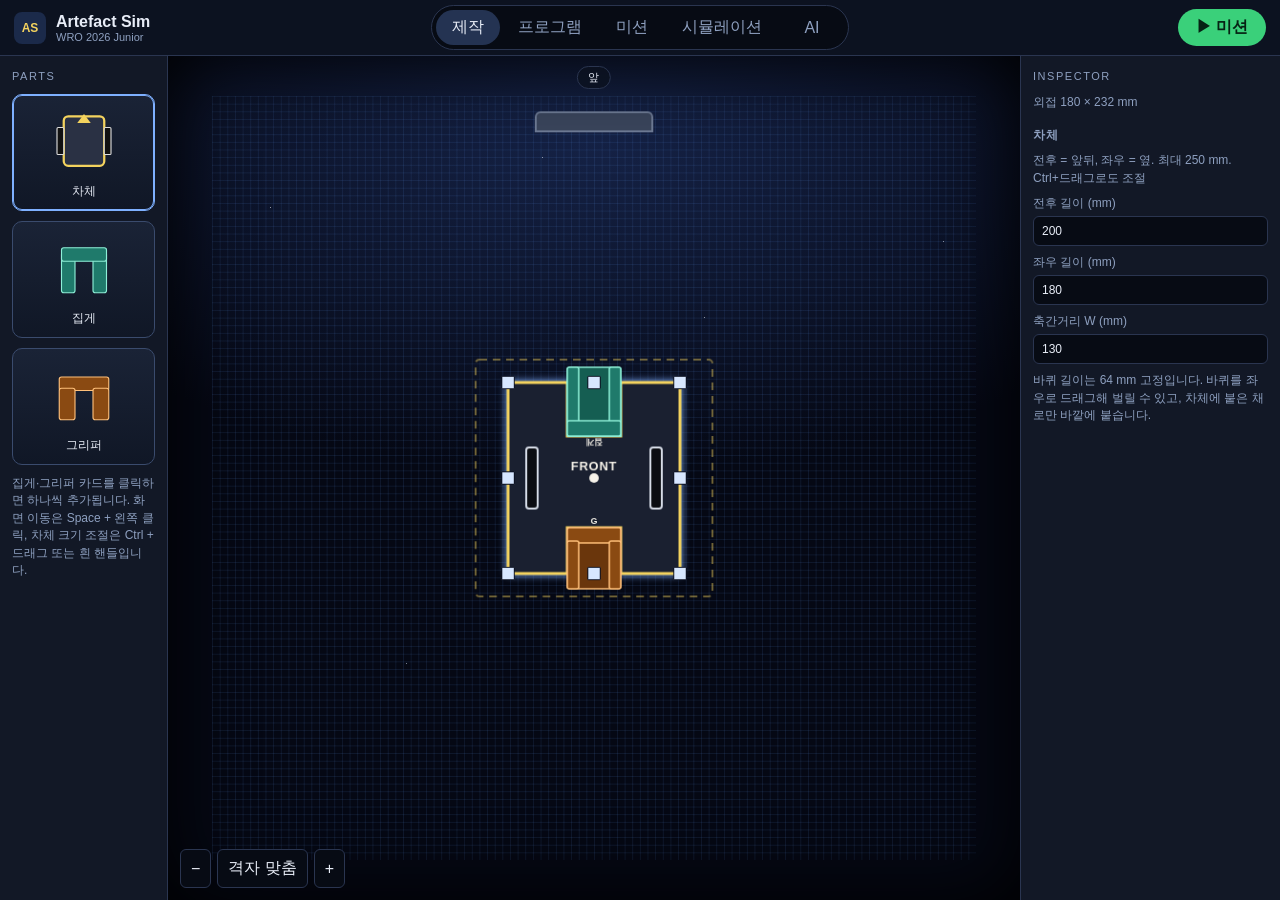
==== ArtefactSim/index.html @ 867f6bc7 "Add files via upload" ====
<!DOCTYPE html>
<html lang="ko">
  <head>
    <meta charset="UTF-8" />
    <meta name="viewport" content="width=device-width, initial-scale=1" />
    <title>WRO 2026 Junior — Artefact Sim</title>
    <link rel="stylesheet" href="style.css" />
  </head>
  <body>
    <header class="topbar">
      <div class="brand">
        <span class="brand-mark">AS</span>
        <div>
          <strong>Artefact Sim</strong>
          <small>WRO 2026 Junior</small>
        </div>
      </div>
      <nav class="tabs" role="tablist">
        <button type="button" id="tab-hangar" data-tab="hangar" aria-selected="true">제작</button>
        <button type="button" id="tab-program" data-tab="program" aria-selected="false">프로그램</button>
        <button type="button" id="tab-mission" data-tab="mission" aria-selected="false">미션</button>
        <button type="button" id="tab-sim" data-tab="sim" aria-selected="false">시뮬레이션</button>
        <button type="button" id="tab-ai" data-tab="ai" aria-selected="false">AI</button>
      </nav>
      <div class="top-actions">
        <button type="button" id="btn-to-start" class="to-start" title="로봇만 시작 포즈로 옮깁니다">시작위치로 이동</button>
        <button type="button" id="btn-launch" class="launch" title="미션 필드로">▶ 미션</button>
      </div>
    </header>

    <section class="screen hangar-screen" id="screen-hangar">
      <aside class="parts-dock">
        <p class="dock-title">Parts</p>
        <button type="button" class="part-card" data-part="chassis" id="part-chassis">
          <svg viewBox="0 0 64 64" aria-hidden="true">
            <rect x="14" y="10" width="36" height="44" rx="4" fill="#2a3144" stroke="#f4d35e" stroke-width="2" />
            <rect x="8" y="20" width="6" height="24" rx="1" fill="#111" stroke="#ddd" />
            <rect x="50" y="20" width="6" height="24" rx="1" fill="#111" stroke="#ddd" />
            <polygon points="32,8 26,16 38,16" fill="#f4d35e" />
          </svg>
          <span>차체</span>
        </button>
        <button type="button" class="part-card" data-part="clamp" id="part-clamp">
          <svg viewBox="0 0 64 64" aria-hidden="true">
            <rect x="12" y="18" width="12" height="36" rx="2" fill="#1f7a6b" stroke="#8ef0d8" />
            <rect x="40" y="18" width="12" height="36" rx="2" fill="#1f7a6b" stroke="#8ef0d8" />
            <rect x="12" y="14" width="40" height="12" rx="2" fill="#1f7a6b" stroke="#8ef0d8" />
          </svg>
          <span>집게</span>
        </button>
        <button type="button" class="part-card" data-part="gripper" id="part-gripper">
          <svg viewBox="0 0 64 64" aria-hidden="true">
            <rect x="10" y="16" width="44" height="12" rx="2" fill="#8a4a12" stroke="#ffc07a" />
            <rect x="10" y="26" width="14" height="28" rx="2" fill="#8a4a12" stroke="#ffc07a" />
            <rect x="40" y="26" width="14" height="28" rx="2" fill="#8a4a12" stroke="#ffc07a" />
          </svg>
          <span>그리퍼</span>
        </button>
        <p class="dock-hint">집게·그리퍼 카드를 클릭하면 하나씩 추가됩니다. 화면 이동은 Space + 왼쪽 클릭, 차체 크기 조절은 Ctrl + 드래그 또는 흰 핸들입니다.</p>
      </aside>

      <div class="hangar" id="hangar">
        <div class="hangar-vignette"></div>
        <div class="hangar-world" id="hangar-world">
          <div class="hangar-pad"></div>
          <div class="robot hangar-robot" id="hangar-robot" aria-label="제작 중인 로봇">
            <div id="hangar-paint"></div>
            <div class="handles" id="handles" hidden>
              <button type="button" data-h="nw"></button>
              <button type="button" data-h="n"></button>
              <button type="button" data-h="ne"></button>
              <button type="button" data-h="w"></button>
              <button type="button" data-h="e"></button>
              <button type="button" data-h="sw"></button>
              <button type="button" data-h="s"></button>
              <button type="button" data-h="se"></button>
            </div>
          </div>
        </div>
        <div class="hangar-tools">
          <button type="button" id="hangar-zoom-out">−</button>
          <button type="button" id="hangar-fit">격자 맞춤</button>
          <button type="button" id="hangar-zoom-in">+</button>
        </div>
        <p class="hangar-compass">앞</p>
      </div>

      <aside class="inspector" id="inspector">
        <p class="dock-title">Inspector</p>
        <p class="meta" id="bbox-label">외접 크기 —</p>

        <div class="inspect-block" id="inspect-chassis">
          <h2>차체</h2>
          <p class="hint">전후 = 앞뒤, 좌우 = 옆. 최대 250 mm. Ctrl+드래그로도 조절</p>
          <label>전후 길이 (mm)<input id="robot-length" type="number" step="1" min="40" max="250" /></label>
          <label>좌우 길이 (mm)<input id="robot-width" type="number" step="1" min="40" max="250" /></label>
          <label>축간거리 W (mm)<input id="wheelbase" type="number" step="1" min="40" max="250" /></label>
          <p class="hint">바퀴 길이는 64 mm 고정입니다. 바퀴를 좌우로 드래그해 벌릴 수 있고, 차체에 붙은 채로만 바깥에 붙습니다.</p>
        </div>

        <div class="inspect-block" id="inspect-module" hidden>
          <h2 id="inspect-mod-title">모듈</h2>
          <p class="hint">가장자리로 끌어 붙이거나 면을 고르세요. 같은 종류는 40 mm 간격입니다.</p>
          <div class="side-row" id="inspect-sides">
            <button type="button" data-side="front">앞</button>
            <button type="button" data-side="back">뒤</button>
            <button type="button" data-side="left">왼쪽</button>
            <button type="button" data-side="right">오른쪽</button>
          </div>
          <label>좌우 (mm, +오른쪽)<input id="mod-x" type="number" step="8" /></label>
          <label>전후 (mm, +앞)<input id="mod-y" type="number" step="8" /></label>
          <div id="inspect-clamp-size">
            <label>모듈 너비 (mm)<input id="mod-w" type="number" step="1" min="16" max="120" /></label>
            <label>모듈 길이 (mm)<input id="mod-d" type="number" step="1" min="20" max="160" /></label>
          </div>
          <button type="button" id="btn-detach" class="danger">분리</button>
        </div>
      </aside>
    </section>

    <section class="screen mission-screen" id="screen-mission" hidden>
      <aside class="panel">
        <section>
          <h2>필드</h2>
          <p class="meta">2362 × 1143 mm · 1 단위 = 1 mm</p>
          <div class="btn-row">
            <button type="button" id="btn-zoom-out" title="축소">−</button>
            <button type="button" id="btn-fit">맞춤</button>
            <button type="button" id="btn-zoom-in" title="확대">+</button>
          </div>
          <p class="meta" id="zoom-label">줌 100%</p>
          <label>배속 <span id="mission-speed-val">10×</span>
            <input id="mission-speed" type="range" min="1" max="200" value="10" />
          </label>
          <p class="hint">화면만 빨라집니다. 시뮬 시간은 그대로입니다. 200×는 애니메이션을 생략합니다.</p>
          <p class="hint" id="run-status"></p>
        </section>

        <section>
          <h2>시작 포즈</h2>
          <label>x (mm)<input id="start-x" type="number" step="1" /></label>
          <label>y (mm, 위가 0)<input id="start-y" type="number" step="1" /></label>
          <label>heading (°)<input id="start-h" type="number" step="1" /></label>
          <label class="check"><input id="lock-start" type="checkbox" /> 시작 위치 고정</label>
          <p class="hint">0° 발굴지(아래) · 180° 박물관(위) · 시계방향 증가</p>
          <p class="hint">고정하면 여러 번 실행해도 같은 자리에서 시작합니다. 드래그로 옮기려면 고정을 끄세요.</p>
          <p class="hint">필드에서 로봇을 끌면 이동, Shift+끌기는 헤딩입니다. 방향키로 1 mm씩 미세 이동.</p>
        </section>

        <section>
          <h2>아티팩트</h2>
          <p class="meta" id="unused-label">미사용: —</p>
          <p class="meta" id="art-pos-label">끌어 옮긴 뒤 프로그램 시작으로 실험하세요.</p>
          <label class="check"><input id="keep-arts" type="checkbox" checked /> 배치 유지하고 실험</label>
          <p class="hint">켜면 프로그램 시작이 로봇만 시작 포즈로 돌리고, 지금 필드에 둔 아티팩트는 그대로 둡니다. 끄면 발굴지 홈으로 리셋합니다.</p>
          <button type="button" id="btn-collect-test" class="art-random">수집 즉시 테스트</button>
          <pre id="sim-log" class="sim-log" aria-live="polite"></pre>
          <button type="button" id="btn-random" class="art-random">색 배치 무작위</button>
          <p class="hint">색 칸을 클릭하면 미사용 색과 바꿉니다. 거의 같은 자리에 올리면 두 아티팩트가 자리를 바꿉니다.</p>
          <div class="swatches" id="swatches"></div>
          <label class="check"><input id="use-unused" type="checkbox" /> 미사용 아티팩트도 필드에 두기</label>
          <p class="hint">끄면 공식처럼 4개만 발굴지에 둡니다. 켜면 남은 1개도 발굴지 왼쪽에 나옵니다.</p>
        </section>
      </aside>

      <main id="mission-view-host">
        <div class="viewport" id="viewport">
          <div class="world" id="world">
          <img
            class="mat"
            id="mat"
            src="assets/mat.png"
            alt="WRO 2026 Junior game mat"
            width="2362"
            height="1143"
            draggable="false"
          />
          <div id="arts"></div>
          <svg id="dead-layer" viewBox="0 0 2362 1143" width="2362" height="1143" aria-hidden="true"></svg>
          <div id="snap-guides" hidden>
            <div class="snap-x" id="snap-x"></div>
          </div>
          <div class="robot" id="robot" aria-label="로봇"></div>
        </div>
        </div>
      </main>
    </section>

    <section class="screen sim-screen" id="screen-sim" hidden>
      <aside class="panel sweep-panel">
        <section>
          <h2>120 스윕</h2>
          <p class="hint">프로그램 탭과 같은 코드를 120가지 발굴 배치(미사용 색 5 × 나머지 4색 순열 24)로 돌립니다. 색을 하드코딩하지 말고 colors / unused / slot_x / museum_x(held)를 쓰세요. 시간은 시뮬 시간, 배속은 화면만 빠릅니다.</p>
          <label>배속 <span id="sweep-speed-val">10×</span>
            <input id="sweep-speed" type="range" min="1" max="200" value="10" />
          </label>
          <p class="hint">1–200×. 미션 탭과 같은 배속입니다. 200×는 화면 애니메이션을 생략합니다.</p>
          <div class="btn-row">
            <button type="button" id="btn-sweep-example">예제 넣기</button>
            <button type="button" id="btn-sweep" class="art-random">120 실행</button>
          </div>
          <div id="sweep-stats" class="sweep-stats"></div>
        </section>
        <section>
          <h2>프로그램 (프로그램 탭과 동일)</h2>
          <p class="hint">여기서는 미리보기만 됩니다. 편집은 프로그램 탭에서 하세요. 예제 넣기는 프로그램 탭 코드를 바꿉니다.</p>
          <textarea id="sweep-preview" spellcheck="false" wrap="off" readonly></textarea>
        </section>
        <section>
          <h2>결과</h2>
          <pre id="sweep-log" class="sim-log" aria-live="polite"></pre>
        </section>
      </aside>
      <main id="sim-view-host"></main>
    </section>

    <section class="screen program-screen" id="screen-program" hidden>
      <aside class="block-palette" id="block-palette"></aside>
      <div class="block-workspace" id="block-workspace">
        <p class="workspace-hint">블록을 끌어다 놓으세요. 오른쪽은 같은 프로그램의 텍스트입니다. 미션·시뮬레이션이 이 코드를 공유합니다. 여러 배치를 버티려면 「아티팩트 배치」 블록(슬롯/박물관)과 colors·held·unused를 쓰세요.</p>
        <div class="block-script" id="block-script"></div>
      </div>
      <aside class="code-dock">
        <p class="dock-title">코드</p>
        <div class="code-toolbar">
          <button type="button" id="code-mode-blocks" class="active">블록이 원본</button>
          <button type="button" id="code-mode-text">텍스트가 원본</button>
        </div>
        <textarea id="code-text" spellcheck="false" readonly wrap="off"></textarea>
        <p class="hint" id="code-error"></p>
      </aside>
    </section>

    <section class="screen ai-screen" id="screen-ai" hidden>
      <aside class="ai-side">
        <p class="dock-title">AI 프롬프트</p>
        <p class="hint">하고 싶은 일을 적으면, 로봇 형태·위치·규칙과 120가지 아티팩트 배치 대응 설명이 붙습니다. Cursor, ChatGPT, Claude 등에 그대로 붙여 넣으세요.</p>
        <label>내가 시킬 일
          <textarea id="ai-goal" spellcheck="false" placeholder="예: 120가지 발굴 배치 모두에서 4개 아티팩트를 같은 색 박물관 칸에 놓아 줘. 색 순서를 하드코딩하지 말 것."></textarea>
        </label>
        <div class="btn-row ai-actions">
          <button type="button" id="ai-refresh">다시 생성</button>
          <button type="button" id="ai-copy" class="primary">복사</button>
        </div>
        <p class="meta" id="ai-copy-status"></p>
        <h2>포함할 내용</h2>
        <p class="hint">좌표, heading, 로봇 mm, 집기/놓기, 120 배치(colors/unused/held/slot/museum), 현재 프로그램이 들어갑니다.</p>
      </aside>
      <div class="ai-main">
        <textarea id="ai-prompt" spellcheck="false" readonly></textarea>
      </div>
    </section>

    <script type="module" src="js/main.js"></script>
  </body>
</html>
---- ArtefactSim/style.css ----
:root {
  --bg: #070b14;
  --panel: #121826;
  --line: #2a3550;
  --text: #e8edf7;
  --muted: #8ea0c0;
  --accent: #6ea8ff;
  --launch: #3ad07a;
  --robot-edge: #f4d35e;
}

* {
  box-sizing: border-box;
}

html,
body {
  margin: 0;
  height: 100%;
  font-family: "Segoe UI", "Noto Sans KR", sans-serif;
  background: var(--bg);
  color: var(--text);
  user-select: none;
  -webkit-user-select: none;
}

body {
  display: grid;
  grid-template-rows: 56px 1fr;
}

.topbar {
  display: grid;
  grid-template-columns: 1fr auto 1fr;
  align-items: center;
  padding: 0 14px;
  background: #0c1220;
  border-bottom: 1px solid var(--line);
  z-index: 5;
}

.brand {
  display: flex;
  align-items: center;
  gap: 10px;
}

.brand-mark {
  width: 32px;
  height: 32px;
  display: grid;
  place-items: center;
  border-radius: 8px;
  background: #1b2a4a;
  color: var(--robot-edge);
  font-weight: 700;
  font-size: 12px;
}

.brand small {
  display: block;
  color: var(--muted);
  font-size: 11px;
}

.tabs {
  display: flex;
  gap: 6px;
  padding: 4px;
  border-radius: 999px;
  background: #070b14;
  border: 1px solid var(--line);
}

.tabs button {
  min-width: 64px;
  border: 0;
  background: transparent;
  color: var(--muted);
  border-radius: 999px;
  padding: 7px 12px;
}

.tabs button[aria-selected="true"] {
  background: #243352;
  color: var(--text);
}

.top-actions {
  justify-self: end;
  display: flex;
  align-items: center;
  gap: 8px;
}

.to-start {
  border: 1px solid var(--line);
  background: #18233a;
  color: var(--text);
  font-weight: 600;
  border-radius: 999px;
  padding: 8px 14px;
}

.to-start:hover {
  border-color: var(--accent);
}

.to-start:disabled {
  opacity: 0.45;
  cursor: not-allowed;
}

.launch {
  border: 0;
  background: var(--launch);
  color: #062214;
  font-weight: 700;
  border-radius: 999px;
  padding: 8px 18px;
}

.launch:hover {
  filter: brightness(1.08);
  border-color: transparent;
}

.screen {
  min-height: 0;
  height: 100%;
}

.screen[hidden] {
  display: none !important;
}

.hangar-screen {
  display: grid;
  grid-template-columns: 168px 1fr 260px;
}

.mission-screen {
  display: grid;
  grid-template-columns: 280px 1fr;
}

.sim-screen {
  display: grid;
  grid-template-columns: 340px 1fr;
}

#mission-view-host,
#sim-view-host {
  min-height: 0;
  height: 100%;
  position: relative;
  overflow: hidden;
}

#mission-view-host .viewport,
#sim-view-host .viewport {
  height: 100%;
}

.sweep-panel #sweep-preview {
  width: 100%;
  min-height: 240px;
  resize: vertical;
  background: #0b0f18;
  color: #d6e4ff;
  border: 1px solid var(--line);
  border-radius: 8px;
  padding: 8px;
  font-family: Consolas, "Cascadia Mono", "Noto Sans KR", monospace;
  font-size: 12px;
  line-height: 1.45;
}

.sweep-stats {
  display: grid;
  gap: 4px;
  margin-top: 10px;
  padding: 8px;
  border: 1px solid var(--line);
  border-radius: 8px;
  font-size: 13px;
}

#sweep-speed,
#mission-speed {
  width: 100%;
}

.parts-dock,
.inspector,
.panel {
  background: var(--panel);
  border-right: 1px solid var(--line);
  padding: 14px 12px 20px;
  overflow: auto;
}

.inspector {
  border-right: 0;
  border-left: 1px solid var(--line);
}

.dock-title {
  margin: 0 0 12px;
  font-size: 11px;
  letter-spacing: 0.14em;
  text-transform: uppercase;
  color: var(--muted);
}

.part-card {
  width: 100%;
  display: grid;
  justify-items: center;
  gap: 6px;
  margin-bottom: 10px;
  padding: 10px 8px;
  background: linear-gradient(180deg, #1a2336, #101726);
  border: 1px solid #3a4b6d;
  border-radius: 10px;
  color: var(--text);
}

.part-card svg {
  width: 72px;
  height: 72px;
}

.part-card span {
  font-size: 12px;
}

.part-card:hover,
.part-card.active {
  border-color: #7eb0ff;
  box-shadow: 0 0 0 1px #7eb0ff inset;
}

.part-card.off {
  opacity: 0.45;
}

.hangar-robot {
  width: 250px;
  height: 250px;
  margin-left: -125px;
  margin-top: -125px;
  overflow: visible;
}

#hangar-paint,
#hangar-paint svg {
  position: absolute;
  inset: 0;
  width: 250px;
  height: 250px;
  overflow: visible;
}

.robot svg {
  overflow: visible;
}

.hangar-robot .handles {
  position: absolute;
  pointer-events: none;
  z-index: 4;
}

.hangar-world,
.world {
  will-change: transform;
}

.hangar.can-pan,
.viewport.can-pan {
  cursor: grab;
}

.hangar.can-pan.panning,
.viewport.can-pan.panning {
  cursor: grabbing;
}

.hangar-robot .handles button {
  position: absolute;
  width: 14px;
  height: 14px;
  padding: 0;
  border: 1px solid #0b1020;
  background: #d7e7ff;
  border-radius: 1px;
  pointer-events: auto;
  transform: translate(-50%, -50%);
}

.hangar-robot .handles button[data-h="n"],
.hangar-robot .handles button[data-h="s"] {
  cursor: ns-resize;
}

.hangar-robot .handles button[data-h="e"],
.hangar-robot .handles button[data-h="w"] {
  cursor: ew-resize;
}

.hangar-robot .handles button[data-h="ne"],
.hangar-robot .handles button[data-h="sw"] {
  cursor: nesw-resize;
}

.hangar-robot .handles button[data-h="nw"],
.hangar-robot .handles button[data-h="se"] {
  cursor: nwse-resize;
}

.drag-ghost {
  position: fixed;
  z-index: 20;
  pointer-events: none;
  width: 56px;
  height: 56px;
  opacity: 0.85;
  filter: drop-shadow(0 6px 10px rgba(0, 0, 0, 0.45));
}

.dock-hint,
.meta,
.hint {
  margin: 8px 0 0;
  color: var(--muted);
  font-size: 12px;
  line-height: 1.45;
}

.hangar {
  position: relative;
  overflow: hidden;
  cursor: default;
  background:
    radial-gradient(1200px 600px at 50% 10%, #152246 0%, transparent 55%),
    #050814;
}

.hangar::before {
  content: "";
  position: absolute;
  inset: 0;
  background-image:
    radial-gradient(1px 1px at 12% 18%, #fff 50%, transparent 51%),
    radial-gradient(1px 1px at 28% 72%, #cde 50%, transparent 51%),
    radial-gradient(1px 1px at 63% 31%, #fff 50%, transparent 51%),
    radial-gradient(1px 1px at 81% 64%, #9cf 50%, transparent 51%),
    radial-gradient(1px 1px at 44% 12%, #fff 50%, transparent 51%),
    radial-gradient(1px 1px at 91% 22%, #fff 50%, transparent 51%);
  opacity: 0.55;
  pointer-events: none;
}

.hangar.panning {
  cursor: grabbing;
}

.hangar-world {
  position: absolute;
  width: 800px;
  height: 800px;
  transform-origin: 0 0;
  background-image:
    linear-gradient(to right, rgba(90, 140, 220, 0.13) 1px, transparent 1px),
    linear-gradient(to bottom, rgba(90, 140, 220, 0.13) 1px, transparent 1px);
  background-size: 8px 8px;
}

.hangar-pad {
  position: absolute;
  left: 50%;
  top: 18px;
  width: 120px;
  height: 18px;
  transform: translateX(-50%);
  border-radius: 4px 4px 0 0;
  background: #3a455c;
  box-shadow: 0 0 0 2px #6f7c96;
}

.hangar-vignette {
  position: absolute;
  inset: 0;
  pointer-events: none;
  box-shadow: inset 0 0 80px #000;
  z-index: 2;
}

.hangar-tools {
  position: absolute;
  left: 12px;
  bottom: 12px;
  z-index: 3;
  display: flex;
  gap: 6px;
}

.hangar-compass {
  position: absolute;
  top: 10px;
  left: 50%;
  transform: translateX(-50%);
  z-index: 3;
  margin: 0;
  padding: 3px 10px;
  border-radius: 999px;
  background: rgba(12, 18, 32, 0.8);
  border: 1px solid var(--line);
  font-size: 11px;
  letter-spacing: 0.12em;
}

.inspect-block h2,
.panel h2 {
  margin: 16px 0 8px;
  font-size: 12px;
  letter-spacing: 0.08em;
  text-transform: uppercase;
  color: var(--muted);
}

label {
  display: block;
  margin: 8px 0;
  font-size: 12px;
  color: var(--muted);
}

label.check {
  display: flex;
  align-items: center;
  gap: 8px;
  color: var(--text);
}

label.check input {
  display: inline-block;
  width: auto;
  margin: 0;
}

.robot.pose-locked {
  cursor: not-allowed;
}

input:disabled {
  opacity: 0.55;
}

input {
  display: block;
  width: 100%;
  margin-top: 4px;
  padding: 7px 8px;
  border: 1px solid var(--line);
  border-radius: 6px;
  background: #070b14;
  color: var(--text);
  font: inherit;
  user-select: text;
  -webkit-user-select: text;
}

.btn-row {
  display: grid;
  grid-template-columns: 1fr 1.4fr 1fr;
  gap: 8px;
}

.side-row {
  display: grid;
  grid-template-columns: 1fr 1fr 1fr 1fr;
  gap: 6px;
  margin-bottom: 8px;
}

.side-row button {
  padding: 6px 4px;
  font-size: 12px;
}

.side-row button.active,
button.primary {
  background: #27406d;
  border-color: #3d6db3;
}

.warn {
  color: #f0c92a;
}

button {
  border: 1px solid var(--line);
  background: #070b14;
  color: var(--text);
  border-radius: 6px;
  padding: 8px 10px;
  cursor: pointer;
  font: inherit;
}

button:hover {
  border-color: var(--accent);
}

button.primary {
  width: 100%;
}

.art-random {
  display: block;
  width: 100%;
  margin: 12px 0 8px;
  padding: 10px 16px;
  text-align: center;
  border-radius: 8px;
  border: 1px solid #5b8fd9;
  background: linear-gradient(90deg, #16325c 0%, #2f6bc2 100%);
  color: #e8f1ff;
  letter-spacing: 0.06em;
  font-weight: 600;
}

.art-random:hover {
  border-color: #8eb4ff;
  background: linear-gradient(90deg, #1c3e70 0%, #3a7ae0 100%);
}

button.danger {
  width: 100%;
  margin-top: 12px;
  border-color: #8a3a3a;
  color: #ffb4b4;
}

.swatches {
  display: flex;
  gap: 6px;
  margin-top: 10px;
}

.swatches span {
  width: 22px;
  height: 22px;
  border-radius: 4px;
  cursor: pointer;
  border: 1px solid rgba(255, 255, 255, 0.2);
}

.swatches span.off {
  opacity: 0.25;
}

.swatches span:hover {
  outline: 2px solid #8eb4ff;
}

.viewport {
  position: relative;
  overflow: hidden;
  cursor: default;
  background: #0d0f14;
}

.viewport.panning {
  cursor: grabbing;
}

.world {
  position: absolute;
  left: 0;
  top: 0;
  width: 2362px;
  height: 1143px;
  transform-origin: 0 0;
  user-select: none;
}

.snap-x {
  position: absolute;
  top: 0;
  bottom: 0;
  width: 0;
  margin-left: 0;
  border-left: 2px solid #d14cff;
  box-shadow: 0 0 0 1px rgba(255, 255, 255, 0.9);
  pointer-events: none;
  z-index: 3;
}

#snap-guides {
  position: absolute;
  inset: 0;
  pointer-events: none;
  z-index: 3;
}

#run-status.warn {
  color: #ff8d82;
}

.mat {
  position: absolute;
  inset: 0;
  width: 2362px;
  height: 1143px;
  pointer-events: none;
}

.robot {
  position: absolute;
  cursor: grab;
  z-index: 4;
}

.robot .mod {
  cursor: grab;
}

.robot svg {
  display: block;
  overflow: visible;
}

.robot-body {
  fill: #1a2030;
  stroke: var(--robot-edge);
  stroke-width: 3;
}

.tool-bay {
  fill: none;
  stroke-width: 1.8;
  stroke-dasharray: 5 4;
  pointer-events: none;
}

.tool-bay.clamp {
  stroke: #8ef0d8;
}

.tool-bay.gripper {
  stroke: #ffc07a;
}

.mod-clamp .tool-base {
  fill: #155e52;
  stroke: #8ef0d8;
  stroke-width: 1.4;
}

.mod-gripper .tool-base {
  fill: #6a360c;
  stroke: #ffc07a;
  stroke-width: 1.4;
}

.robot-limit {
  fill: none;
  stroke: rgba(244, 211, 94, 0.45);
  stroke-width: 2;
  stroke-dasharray: 8 6;
}

.mod-clamp {
  fill: #1f7a6b;
  stroke: #8ef0d8;
  stroke-width: 1.6;
}

.mod-gripper {
  fill: #8a4a12;
  stroke: #ffc07a;
  stroke-width: 1.6;
}

.mod.selected .mod-clamp,
.mod.selected .mod-gripper,
.robot.chassis-on .robot-body {
  filter: drop-shadow(0 0 4px #7eb0ff);
}

.robot-wheel {
  fill: #0b0d12;
  stroke: #d7dde8;
  stroke-width: 2;
  cursor: ew-resize;
  pointer-events: all;
}

.robot-nose {
  fill: var(--robot-edge);
}

.robot-hub {
  fill: #f7f3ea;
}

.robot text {
  font-size: 13px;
  font-weight: 700;
  fill: #f7f3ea;
  letter-spacing: 0.06em;
  pointer-events: none;
}

.mod text {
  font-size: 9px;
  letter-spacing: 0;
}

#arts {
  position: absolute;
  inset: 0;
  width: 2362px;
  height: 1143px;
  z-index: 6;
  pointer-events: none;
}

.art {
  position: absolute;
  width: 56px;
  height: 40px;
  margin-left: -28px;
  margin-top: -20px;
  z-index: 5;
  pointer-events: auto;
  cursor: grab;
  overflow: visible;
  filter: drop-shadow(0 2px 3px rgba(0, 0, 0, 0.85));
}

.art svg {
  display: block;
  overflow: visible;
}

.art text {
  fill: #fff;
  stroke: #111;
}

.art.dragging {
  cursor: grabbing;
  z-index: 8;
  filter: drop-shadow(0 6px 10px rgba(0, 0, 0, 0.75));
}

.art.held,
.mission-screen.is-running .art,
.sim-screen.is-running .art {
  pointer-events: none;
}
  pointer-events: none;
  cursor: default;
}

#dead-layer {
  position: absolute;
  inset: 0;
  width: 2362px;
  height: 1143px;
  pointer-events: none;
  z-index: 2;
  overflow: visible;
}

.dead-body {
  fill: rgba(200, 40, 60, 0.12);
  stroke: #e23d5b;
  stroke-width: 2;
}

.dead-tool {
  fill: rgba(40, 160, 90, 0.12);
  stroke: #3ad07a;
  stroke-width: 1.5;
}

.dead-turn {
  fill: rgba(209, 76, 255, 0.06);
  stroke: #d14cff;
  stroke-width: 1.5;
  stroke-dasharray: 10 8;
}

.art.held {
  z-index: 6;
  filter: drop-shadow(0 0 4px #7ef0c0);
}

.sim-log {
  max-height: 220px;
  overflow: auto;
  margin: 8px 0 0;
  padding: 8px;
  background: #0b0f18;
  border: 1px solid var(--line);
  border-radius: 8px;
  font-size: 11px;
  line-height: 1.45;
  white-space: pre-wrap;
}

.sim-log .warn {
  color: #ff8d82;
}

.program-screen {
  display: grid;
  grid-template-columns: 280px 1fr 320px;
}

.program-screen.text-source {
  grid-template-columns: 1fr;
}

.program-screen.text-source .block-palette,
.program-screen.text-source .block-workspace {
  display: none !important;
}

.program-screen.text-source .code-dock {
  border-left: 0;
}

.block-palette,
.code-dock {
  background: var(--panel);
  border-right: 1px solid var(--line);
  padding: 14px 12px 20px;
  overflow: auto;
}

.code-dock {
  border-right: 0;
  border-left: 1px solid var(--line);
  display: flex;
  flex-direction: column;
  min-height: 0;
}

.block-workspace {
  position: relative;
  overflow: auto;
  background:
    radial-gradient(circle at 1px 1px, #243049 1px, transparent 0) 0 0 / 20px 20px,
    #0a101c;
  padding: 16px 20px 80px;
}

.block-workspace.text-locked {
  pointer-events: none;
  opacity: 0.45;
}

.workspace-hint {
  margin: 0 0 12px;
  color: var(--muted);
  font-size: 12px;
}

.block-script {
  display: flex;
  flex-direction: column;
  align-items: flex-start;
  gap: 0;
}

.pal-cat {
  margin: 14px 0 6px;
  font-size: 11px;
  letter-spacing: 0.12em;
  text-transform: uppercase;
  color: var(--muted);
}

.pal-hint {
  margin: 0 0 8px;
  padding: 0 2px;
  max-width: 220px;
}

.pal-new {
  width: 100%;
  margin-bottom: 8px;
  border: 1px dashed #4a5d82;
  background: transparent;
  color: var(--text);
  border-radius: 8px;
  padding: 5px;
}

.pal-item {
  margin: 0 0 8px;
  transform: scale(0.92);
  transform-origin: top left;
  cursor: grab;
}

.blk {
  --blk: #4c97ff;
  color: #fff;
  font-size: 13px;
  font-weight: 650;
  user-select: none;
}

.blk-stmt,
.blk-c {
  display: inline-flex;
  flex-direction: column;
  min-width: 120px;
}

.blk-row {
  display: flex;
  flex-wrap: wrap;
  align-items: center;
  gap: 6px;
  background: var(--blk);
  padding: 6px 10px;
  border-radius: 8px;
}

.blk-c .blk-row:first-child {
  border-radius: 8px 8px 0 0;
}

.blk-foot,
.blk-mid {
  min-height: 10px;
  padding: 4px 10px;
  border-radius: 0;
}

.blk-c > .blk-row:last-child {
  border-radius: 0 0 8px 8px;
}

.blk-mouth {
  margin-left: 14px;
  padding: 4px 0 4px 8px;
  border-left: 12px solid var(--blk);
  background: color-mix(in srgb, var(--blk) 22%, #0a101c);
  min-height: 28px;
  min-width: 80px;
  display: flex;
  flex-direction: column;
  align-items: flex-start;
}

.blk-val {
  display: inline-flex;
}

.blk-val .blk-row {
  border-radius: 18px;
  padding: 3px 8px;
}

.blk.on > .blk-row,
.blk.on > .blk-mouth {
  outline: 2px solid #fff;
}

.blk input,
.blk select {
  border: 0;
  border-radius: 6px;
  background: #fff;
  color: #1a2030;
  font: inherit;
  font-weight: 700;
  padding: 2px 4px;
  max-width: 92px;
}

.val-slot {
  display: inline-flex;
  align-items: center;
  min-width: 22px;
  min-height: 22px;
  background: rgba(0, 0, 0, 0.22);
  border-radius: 12px;
  padding: 1px;
}

.val-slot.empty {
  width: 18px;
  justify-content: center;
  color: rgba(255, 255, 255, 0.55);
}

.val-slot.drop-on,
.insert-bar.drop-on {
  outline: 2px solid #fff;
  background: #ffffff55;
}

.insert-bar {
  width: 100%;
  min-width: 80px;
  height: 8px;
  border-radius: 4px;
}

.blk-ghost {
  position: fixed;
  z-index: 40;
  pointer-events: none;
  opacity: 0.9;
  filter: drop-shadow(0 8px 16px rgba(0, 0, 0, 0.45));
}

.code-toolbar {
  display: flex;
  gap: 6px;
  margin-bottom: 8px;
}

.code-toolbar button {
  flex: 1;
  border: 1px solid var(--line);
  background: #101826;
  color: var(--muted);
  border-radius: 8px;
  padding: 6px 8px;
  font-size: 12px;
}

.code-toolbar button.active {
  background: #243352;
  color: var(--text);
}

#code-text {
  flex: 1;
  min-height: 240px;
  width: 100%;
  resize: none;
  background: #070b14;
  color: #d6e4ff;
  border: 1px solid var(--line);
  border-radius: 8px;
  padding: 10px;
  font-family: Consolas, "Cascadia Mono", monospace;
  font-size: 12px;
  line-height: 1.45;
  user-select: text;
  -webkit-user-select: text;
  white-space: pre;
  overflow-wrap: normal;
  word-wrap: normal;
  word-break: normal;
  overflow: auto;
}

#code-error {
  color: #ff8d82;
}

.ai-screen {
  display: grid;
  grid-template-columns: 300px 1fr;
  min-height: 0;
}

.ai-side {
  background: var(--panel);
  border-right: 1px solid var(--line);
  padding: 14px 12px 20px;
  overflow: auto;
}

.ai-actions {
  grid-template-columns: 1fr 1fr;
  margin: 10px 0;
}

#ai-goal,
#ai-prompt {
  display: block;
  width: 100%;
  margin-top: 4px;
  padding: 8px;
  border: 1px solid var(--line);
  border-radius: 8px;
  background: #070b14;
  color: var(--text);
  font: inherit;
  resize: vertical;
  user-select: text;
  -webkit-user-select: text;
}

#ai-goal {
  min-height: 140px;
}

.ai-main {
  min-height: 0;
  padding: 12px;
  display: flex;
}

#ai-prompt {
  height: 100%;
  min-height: 0;
  flex: 1;
  resize: none;
  font-family: Consolas, "Cascadia Mono", "Noto Sans KR", monospace;
  font-size: 12px;
  line-height: 1.45;
  color: #d6e4ff;
}

@media (max-width: 900px) {
  .hangar-screen,
  .mission-screen,
  .sim-screen,
  .program-screen,
  .ai-screen {
    grid-template-columns: 1fr;
    grid-template-rows: auto 1fr auto;
  }

  .program-screen {
    grid-template-columns: 1fr;
    grid-template-rows: 28vh 1fr 28vh;
  }

  .parts-dock,
  .inspector,
  .panel {
    max-height: 28vh;
  }
}
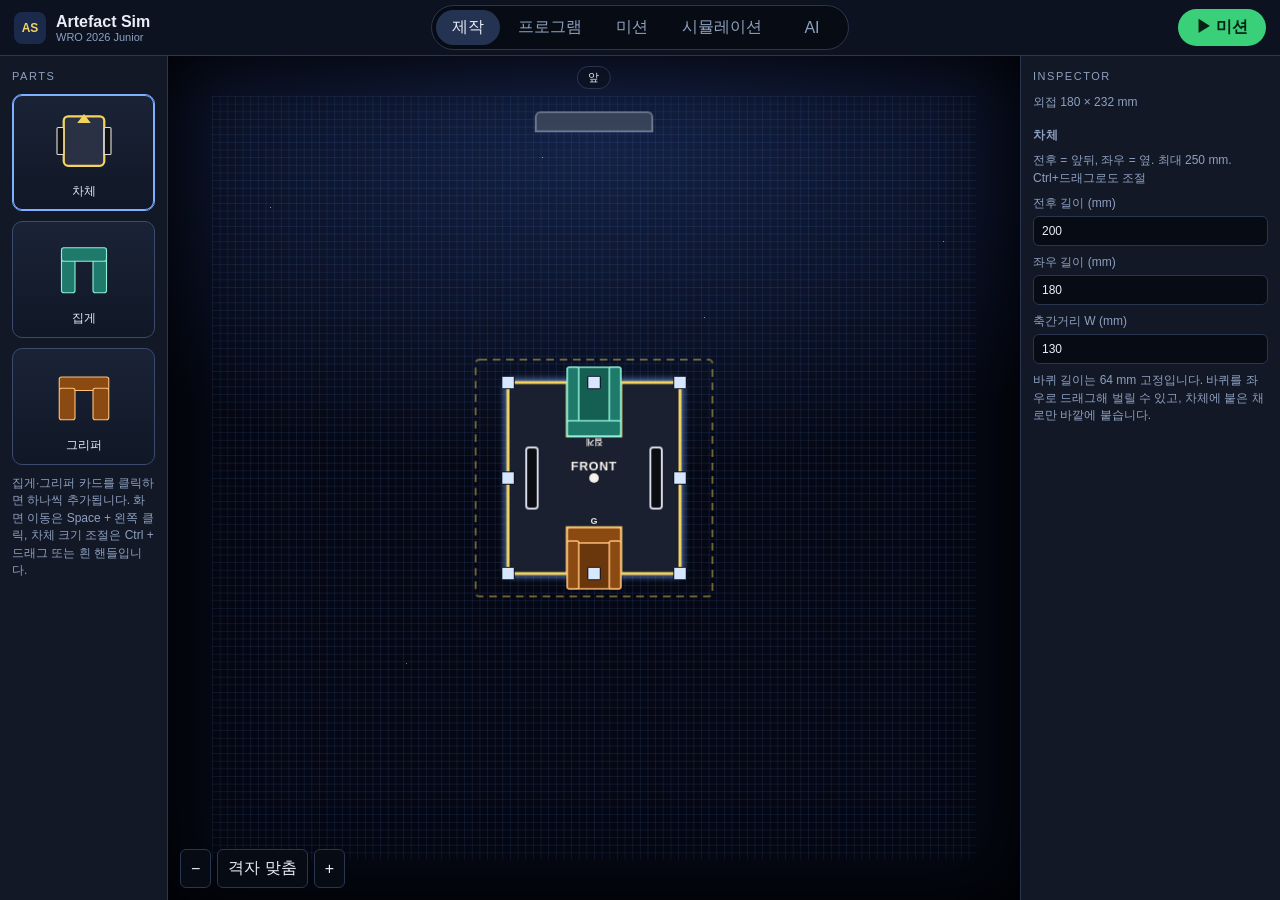
==== commit 6e55da13: "Update index.html" ====
--- a/ArtefactSim/index.html
+++ b/ArtefactSim/index.html
@@ -16,8 +16,8 @@
         </div>
       </div>
       <nav class="tabs" role="tablist">
-        <button type="button" id="tab-hangar" data-tab="hangar" aria-selected="true">제작</button>
-        <button type="button" id="tab-program" data-tab="program" aria-selected="false">프로그램</button>
+        <button type="button" id="tab-hangar" data-tab="hangar" aria-selected="false">제작</button>
+        <button type="button" id="tab-program" data-tab="program" aria-selected="true">프로그램</button>
         <button type="button" id="tab-mission" data-tab="mission" aria-selected="false">미션</button>
         <button type="button" id="tab-sim" data-tab="sim" aria-selected="false">시뮬레이션</button>
         <button type="button" id="tab-ai" data-tab="ai" aria-selected="false">AI</button>
@@ -28,7 +28,7 @@
       </div>
     </header>
 
-    <section class="screen hangar-screen" id="screen-hangar">
+    <section class="screen hangar-screen" id="screen-hangar" hidden>
       <aside class="parts-dock">
         <p class="dock-title">Parts</p>
         <button type="button" class="part-card" data-part="chassis" id="part-chassis">
@@ -214,7 +214,7 @@
       <main id="sim-view-host"></main>
     </section>
 
-    <section class="screen program-screen" id="screen-program" hidden>
+    <section class="screen program-screen" id="screen-program">
       <aside class="block-palette" id="block-palette"></aside>
       <div class="block-workspace" id="block-workspace">
         <p class="workspace-hint">블록을 끌어다 놓으세요. 오른쪽은 같은 프로그램의 텍스트입니다. 미션·시뮬레이션이 이 코드를 공유합니다. 여러 배치를 버티려면 「아티팩트 배치」 블록(슬롯/박물관)과 colors·held·unused를 쓰세요.</p>
